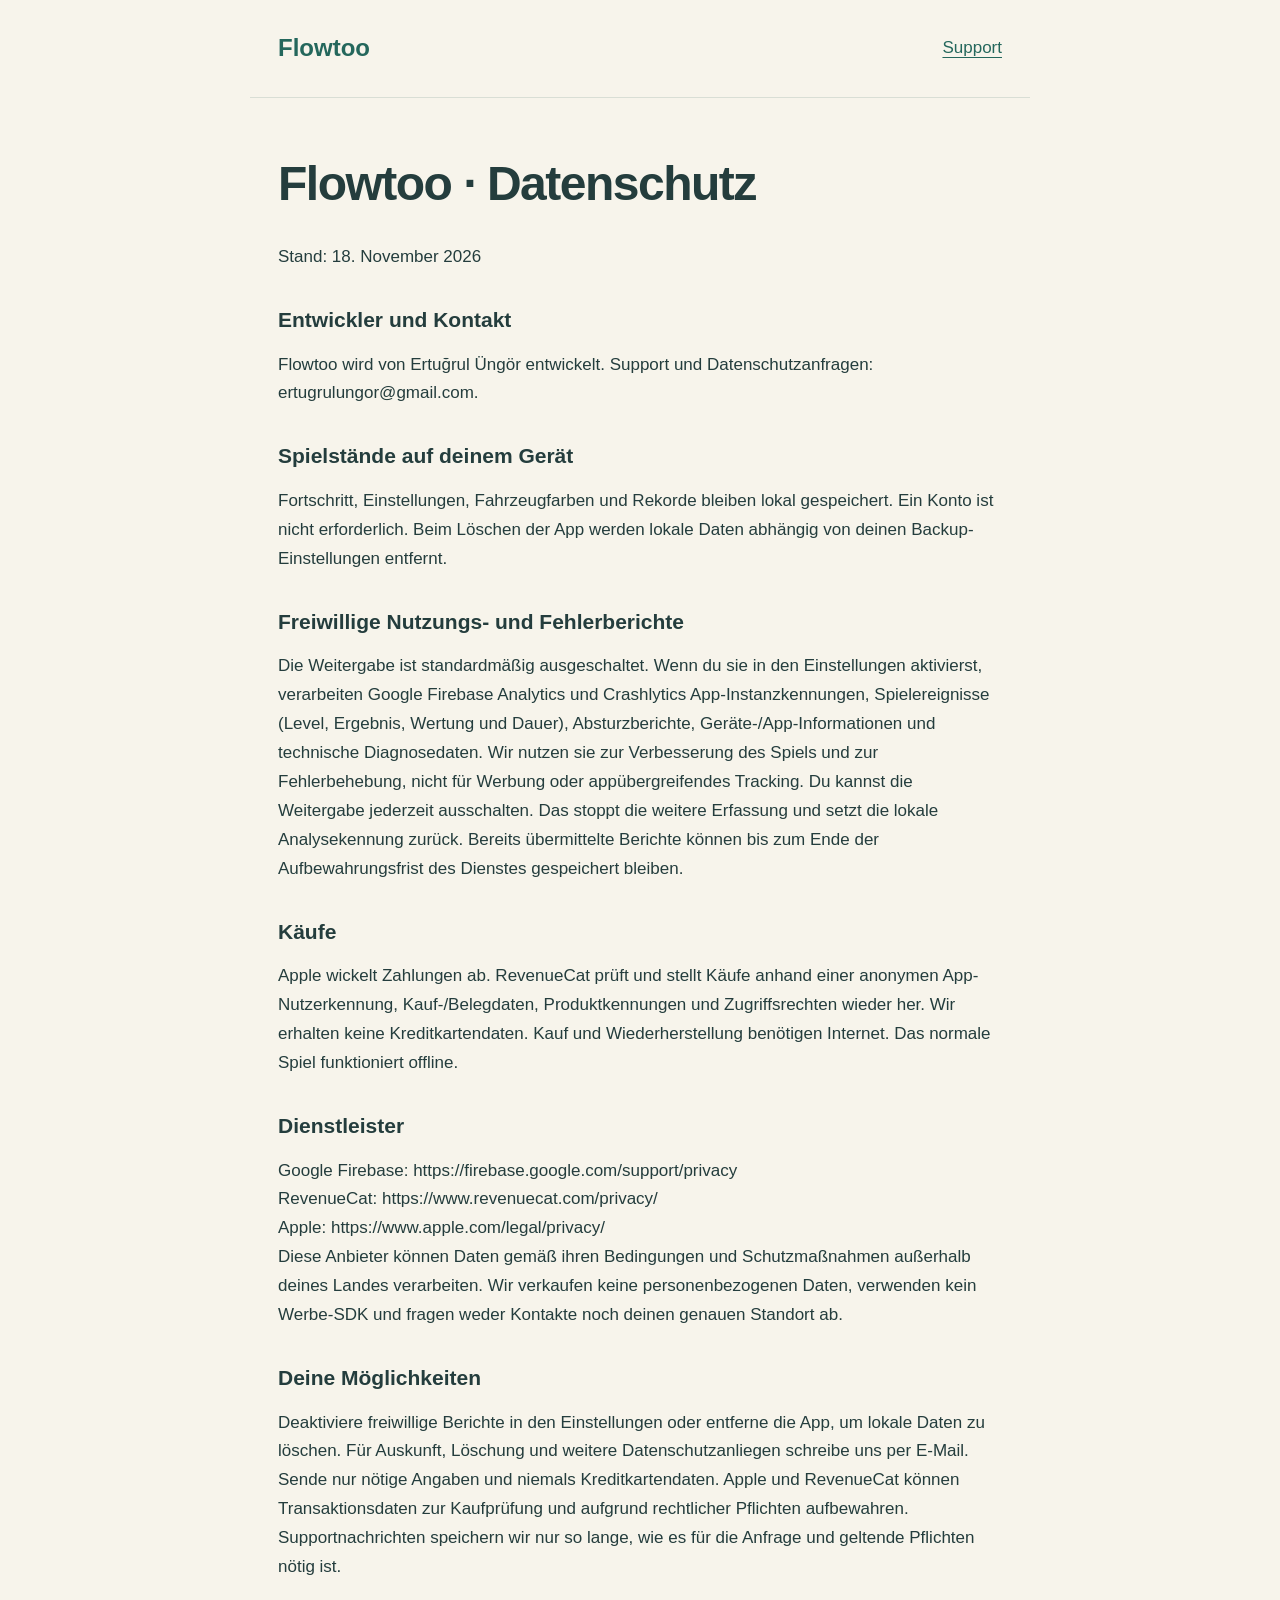
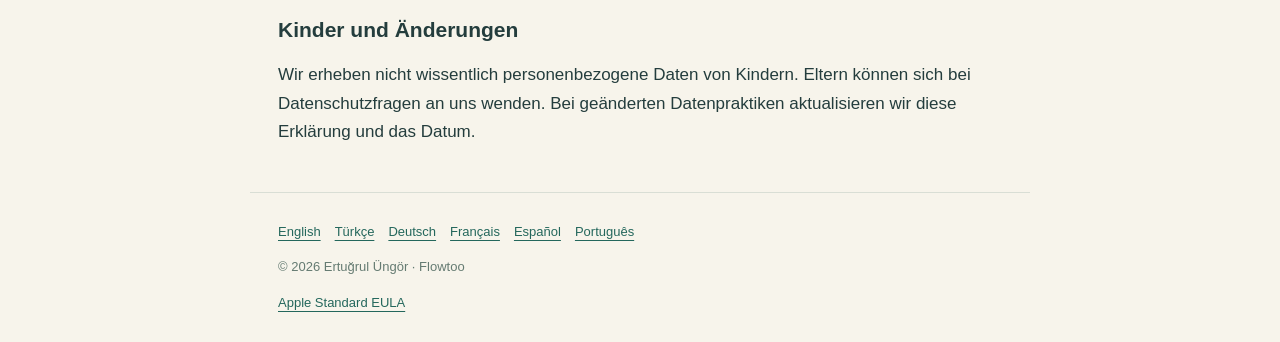
==== privacy-de.html @ 92612f0e "Publish Flowtoo privacy policy and support" ====
<!doctype html><html lang="de"><meta charset="utf-8"><meta name="viewport" content="width=device-width,initial-scale=1"><meta name="description" content="Flowtoo — privacy and support"><title>Flowtoo · Datenschutz</title><link rel="stylesheet" href="style.css"><header><a class="brand" href="index.html">Flowtoo</a><a href="support.html">Support</a></header><main><h1>Flowtoo · Datenschutz</h1><p>Stand: 18. November 2026</p><h2>Entwickler und Kontakt</h2><p>Flowtoo wird von Ertuğrul Üngör entwickelt. Support und Datenschutzanfragen: ertugrulungor@gmail.com.</p><h2>Spielstände auf deinem Gerät</h2><p>Fortschritt, Einstellungen, Fahrzeugfarben und Rekorde bleiben lokal gespeichert. Ein Konto ist nicht erforderlich. Beim Löschen der App werden lokale Daten abhängig von deinen Backup-Einstellungen entfernt.</p><h2>Freiwillige Nutzungs- und Fehlerberichte</h2><p>Die Weitergabe ist standardmäßig ausgeschaltet. Wenn du sie in den Einstellungen aktivierst, verarbeiten Google Firebase Analytics und Crashlytics App-Instanzkennungen, Spielereignisse (Level, Ergebnis, Wertung und Dauer), Absturzberichte, Geräte-/App-Informationen und technische Diagnosedaten. Wir nutzen sie zur Verbesserung des Spiels und zur Fehlerbehebung, nicht für Werbung oder appübergreifendes Tracking. Du kannst die Weitergabe jederzeit ausschalten. Das stoppt die weitere Erfassung und setzt die lokale Analysekennung zurück. Bereits übermittelte Berichte können bis zum Ende der Aufbewahrungsfrist des Dienstes gespeichert bleiben.</p><h2>Käufe</h2><p>Apple wickelt Zahlungen ab. RevenueCat prüft und stellt Käufe anhand einer anonymen App-Nutzerkennung, Kauf-/Belegdaten, Produktkennungen und Zugriffsrechten wieder her. Wir erhalten keine Kreditkartendaten. Kauf und Wiederherstellung benötigen Internet. Das normale Spiel funktioniert offline.</p><h2>Dienstleister</h2><p>Google Firebase: https://firebase.google.com/support/privacy
RevenueCat: https://www.revenuecat.com/privacy/
Apple: https://www.apple.com/legal/privacy/
Diese Anbieter können Daten gemäß ihren Bedingungen und Schutzmaßnahmen außerhalb deines Landes verarbeiten. Wir verkaufen keine personenbezogenen Daten, verwenden kein Werbe-SDK und fragen weder Kontakte noch deinen genauen Standort ab.</p><h2>Deine Möglichkeiten</h2><p>Deaktiviere freiwillige Berichte in den Einstellungen oder entferne die App, um lokale Daten zu löschen. Für Auskunft, Löschung und weitere Datenschutzanliegen schreibe uns per E-Mail. Sende nur nötige Angaben und niemals Kreditkartendaten. Apple und RevenueCat können Transaktionsdaten zur Kaufprüfung und aufgrund rechtlicher Pflichten aufbewahren. Supportnachrichten speichern wir nur so lange, wie es für die Anfrage und geltende Pflichten nötig ist.</p><h2>Kinder und Änderungen</h2><p>Wir erheben nicht wissentlich personenbezogene Daten von Kindern. Eltern können sich bei Datenschutzfragen an uns wenden. Bei geänderten Datenpraktiken aktualisieren wir diese Erklärung und das Datum.</p></main><footer><nav><a href="privacy-en.html" lang="en">English</a> <a href="privacy-tr.html" lang="tr">Türkçe</a> <a href="privacy-de.html" lang="de">Deutsch</a> <a href="privacy-fr.html" lang="fr">Français</a> <a href="privacy-es.html" lang="es">Español</a> <a href="privacy-pt-BR.html" lang="pt-BR">Português</a></nav><p>© 2026 Ertuğrul Üngör · Flowtoo</p><a href="https://www.apple.com/legal/internet-services/itunes/dev/stdeula/">Apple Standard EULA</a></footer></html>
---- style.css ----
*{box-sizing:border-box}body{margin:0;background:#f7f4eb;color:#243d3d;font:17px/1.7 -apple-system,BlinkMacSystemFont,"Segoe UI",sans-serif}header,main,footer{max-width:780px;margin:auto;padding:28px}header{display:flex;justify-content:space-between;align-items:center;border-bottom:1px solid #d9ded5}nav{display:flex;flex-wrap:wrap;gap:14px}a{color:#24675c;text-underline-offset:4px}h1{font-size:clamp(30px,6vw,48px);line-height:1.1;letter-spacing:-1.5px}h2{font-size:21px;line-height:1.3;margin-top:34px}p{white-space:pre-line}footer{font-size:13px;color:#657b72;border-top:1px solid #d9ded5}.brand{font-weight:700;text-decoration:none;font-size:24px}
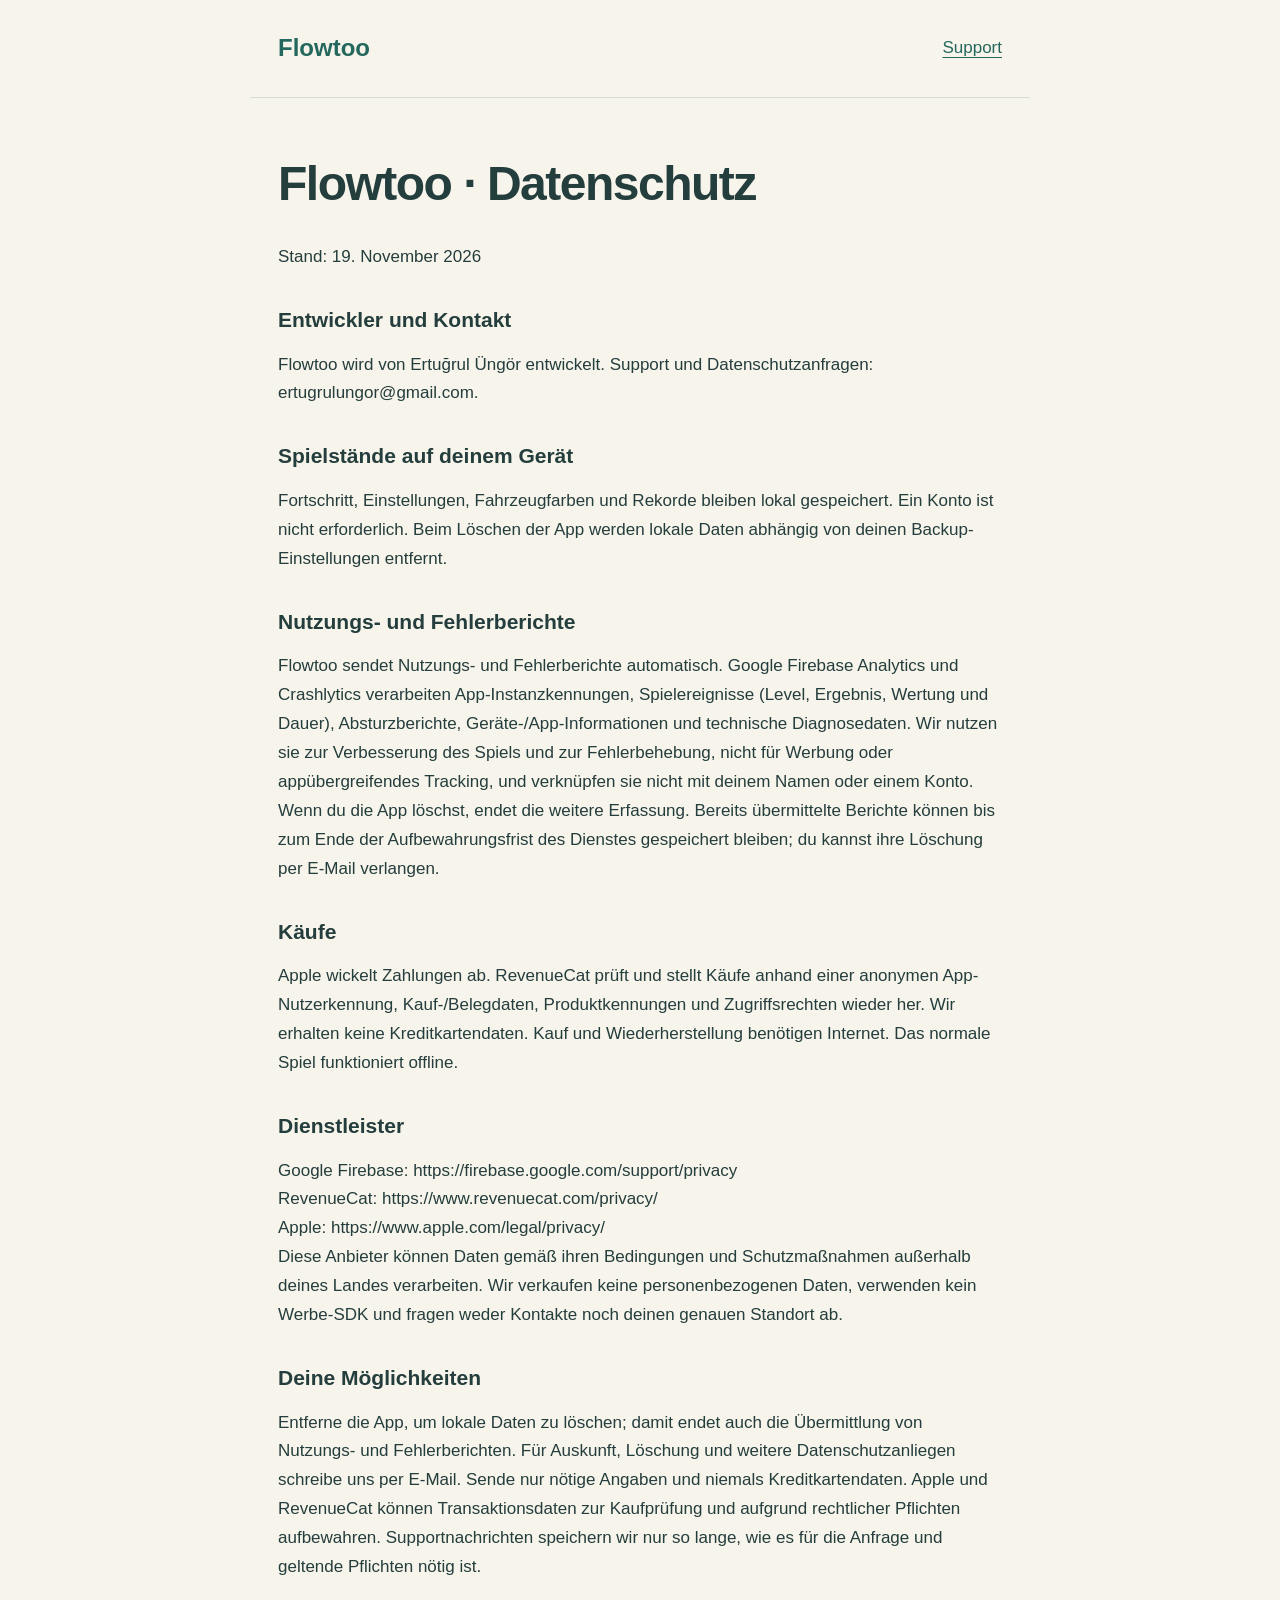
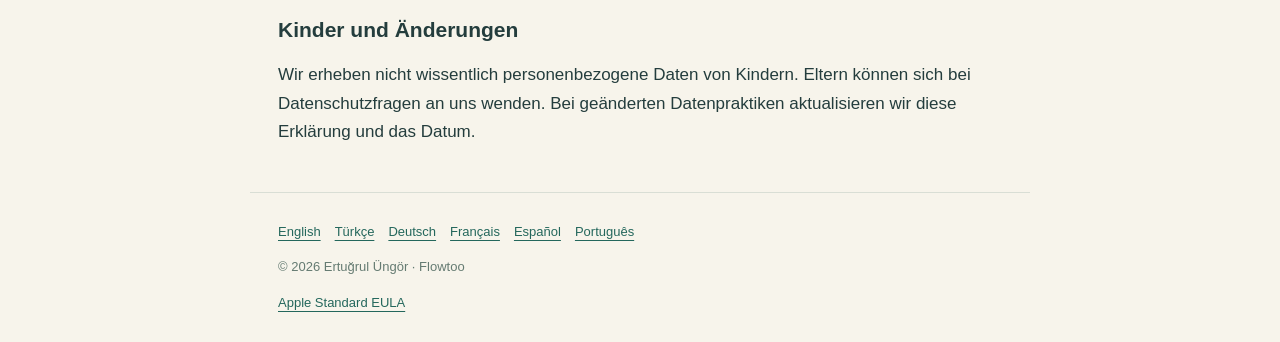
==== commit cb134622: "Update privacy policy: usage and crash reports are always on Co-Authored-By: Claude Opus 5.5 <norepl" ====
--- a/privacy-de.html
+++ b/privacy-de.html
@@ -1,4 +1,4 @@
-<!doctype html><html lang="de"><meta charset="utf-8"><meta name="viewport" content="width=device-width,initial-scale=1"><meta name="description" content="Flowtoo — privacy and support"><title>Flowtoo · Datenschutz</title><link rel="stylesheet" href="style.css"><header><a class="brand" href="index.html">Flowtoo</a><a href="support.html">Support</a></header><main><h1>Flowtoo · Datenschutz</h1><p>Stand: 18. November 2026</p><h2>Entwickler und Kontakt</h2><p>Flowtoo wird von Ertuğrul Üngör entwickelt. Support und Datenschutzanfragen: ertugrulungor@gmail.com.</p><h2>Spielstände auf deinem Gerät</h2><p>Fortschritt, Einstellungen, Fahrzeugfarben und Rekorde bleiben lokal gespeichert. Ein Konto ist nicht erforderlich. Beim Löschen der App werden lokale Daten abhängig von deinen Backup-Einstellungen entfernt.</p><h2>Freiwillige Nutzungs- und Fehlerberichte</h2><p>Die Weitergabe ist standardmäßig ausgeschaltet. Wenn du sie in den Einstellungen aktivierst, verarbeiten Google Firebase Analytics und Crashlytics App-Instanzkennungen, Spielereignisse (Level, Ergebnis, Wertung und Dauer), Absturzberichte, Geräte-/App-Informationen und technische Diagnosedaten. Wir nutzen sie zur Verbesserung des Spiels und zur Fehlerbehebung, nicht für Werbung oder appübergreifendes Tracking. Du kannst die Weitergabe jederzeit ausschalten. Das stoppt die weitere Erfassung und setzt die lokale Analysekennung zurück. Bereits übermittelte Berichte können bis zum Ende der Aufbewahrungsfrist des Dienstes gespeichert bleiben.</p><h2>Käufe</h2><p>Apple wickelt Zahlungen ab. RevenueCat prüft und stellt Käufe anhand einer anonymen App-Nutzerkennung, Kauf-/Belegdaten, Produktkennungen und Zugriffsrechten wieder her. Wir erhalten keine Kreditkartendaten. Kauf und Wiederherstellung benötigen Internet. Das normale Spiel funktioniert offline.</p><h2>Dienstleister</h2><p>Google Firebase: https://firebase.google.com/support/privacy
+<!doctype html><html lang="de"><meta charset="utf-8"><meta name="viewport" content="width=device-width,initial-scale=1"><meta name="description" content="Flowtoo — privacy and support"><title>Flowtoo · Datenschutz</title><link rel="stylesheet" href="style.css"><header><a class="brand" href="index.html">Flowtoo</a><a href="support.html">Support</a></header><main><h1>Flowtoo · Datenschutz</h1><p>Stand: 19. November 2026</p><h2>Entwickler und Kontakt</h2><p>Flowtoo wird von Ertuğrul Üngör entwickelt. Support und Datenschutzanfragen: ertugrulungor@gmail.com.</p><h2>Spielstände auf deinem Gerät</h2><p>Fortschritt, Einstellungen, Fahrzeugfarben und Rekorde bleiben lokal gespeichert. Ein Konto ist nicht erforderlich. Beim Löschen der App werden lokale Daten abhängig von deinen Backup-Einstellungen entfernt.</p><h2>Nutzungs- und Fehlerberichte</h2><p>Flowtoo sendet Nutzungs- und Fehlerberichte automatisch. Google Firebase Analytics und Crashlytics verarbeiten App-Instanzkennungen, Spielereignisse (Level, Ergebnis, Wertung und Dauer), Absturzberichte, Geräte-/App-Informationen und technische Diagnosedaten. Wir nutzen sie zur Verbesserung des Spiels und zur Fehlerbehebung, nicht für Werbung oder appübergreifendes Tracking, und verknüpfen sie nicht mit deinem Namen oder einem Konto. Wenn du die App löschst, endet die weitere Erfassung. Bereits übermittelte Berichte können bis zum Ende der Aufbewahrungsfrist des Dienstes gespeichert bleiben; du kannst ihre Löschung per E-Mail verlangen.</p><h2>Käufe</h2><p>Apple wickelt Zahlungen ab. RevenueCat prüft und stellt Käufe anhand einer anonymen App-Nutzerkennung, Kauf-/Belegdaten, Produktkennungen und Zugriffsrechten wieder her. Wir erhalten keine Kreditkartendaten. Kauf und Wiederherstellung benötigen Internet. Das normale Spiel funktioniert offline.</p><h2>Dienstleister</h2><p>Google Firebase: https://firebase.google.com/support/privacy
 RevenueCat: https://www.revenuecat.com/privacy/
 Apple: https://www.apple.com/legal/privacy/
-Diese Anbieter können Daten gemäß ihren Bedingungen und Schutzmaßnahmen außerhalb deines Landes verarbeiten. Wir verkaufen keine personenbezogenen Daten, verwenden kein Werbe-SDK und fragen weder Kontakte noch deinen genauen Standort ab.</p><h2>Deine Möglichkeiten</h2><p>Deaktiviere freiwillige Berichte in den Einstellungen oder entferne die App, um lokale Daten zu löschen. Für Auskunft, Löschung und weitere Datenschutzanliegen schreibe uns per E-Mail. Sende nur nötige Angaben und niemals Kreditkartendaten. Apple und RevenueCat können Transaktionsdaten zur Kaufprüfung und aufgrund rechtlicher Pflichten aufbewahren. Supportnachrichten speichern wir nur so lange, wie es für die Anfrage und geltende Pflichten nötig ist.</p><h2>Kinder und Änderungen</h2><p>Wir erheben nicht wissentlich personenbezogene Daten von Kindern. Eltern können sich bei Datenschutzfragen an uns wenden. Bei geänderten Datenpraktiken aktualisieren wir diese Erklärung und das Datum.</p></main><footer><nav><a href="privacy-en.html" lang="en">English</a> <a href="privacy-tr.html" lang="tr">Türkçe</a> <a href="privacy-de.html" lang="de">Deutsch</a> <a href="privacy-fr.html" lang="fr">Français</a> <a href="privacy-es.html" lang="es">Español</a> <a href="privacy-pt-BR.html" lang="pt-BR">Português</a></nav><p>© 2026 Ertuğrul Üngör · Flowtoo</p><a href="https://www.apple.com/legal/internet-services/itunes/dev/stdeula/">Apple Standard EULA</a></footer></html>+Diese Anbieter können Daten gemäß ihren Bedingungen und Schutzmaßnahmen außerhalb deines Landes verarbeiten. Wir verkaufen keine personenbezogenen Daten, verwenden kein Werbe-SDK und fragen weder Kontakte noch deinen genauen Standort ab.</p><h2>Deine Möglichkeiten</h2><p>Entferne die App, um lokale Daten zu löschen; damit endet auch die Übermittlung von Nutzungs- und Fehlerberichten. Für Auskunft, Löschung und weitere Datenschutzanliegen schreibe uns per E-Mail. Sende nur nötige Angaben und niemals Kreditkartendaten. Apple und RevenueCat können Transaktionsdaten zur Kaufprüfung und aufgrund rechtlicher Pflichten aufbewahren. Supportnachrichten speichern wir nur so lange, wie es für die Anfrage und geltende Pflichten nötig ist.</p><h2>Kinder und Änderungen</h2><p>Wir erheben nicht wissentlich personenbezogene Daten von Kindern. Eltern können sich bei Datenschutzfragen an uns wenden. Bei geänderten Datenpraktiken aktualisieren wir diese Erklärung und das Datum.</p></main><footer><nav><a href="privacy-en.html" lang="en">English</a> <a href="privacy-tr.html" lang="tr">Türkçe</a> <a href="privacy-de.html" lang="de">Deutsch</a> <a href="privacy-fr.html" lang="fr">Français</a> <a href="privacy-es.html" lang="es">Español</a> <a href="privacy-pt-BR.html" lang="pt-BR">Português</a></nav><p>© 2026 Ertuğrul Üngör · Flowtoo</p><a href="https://www.apple.com/legal/internet-services/itunes/dev/stdeula/">Apple Standard EULA</a></footer></html>
